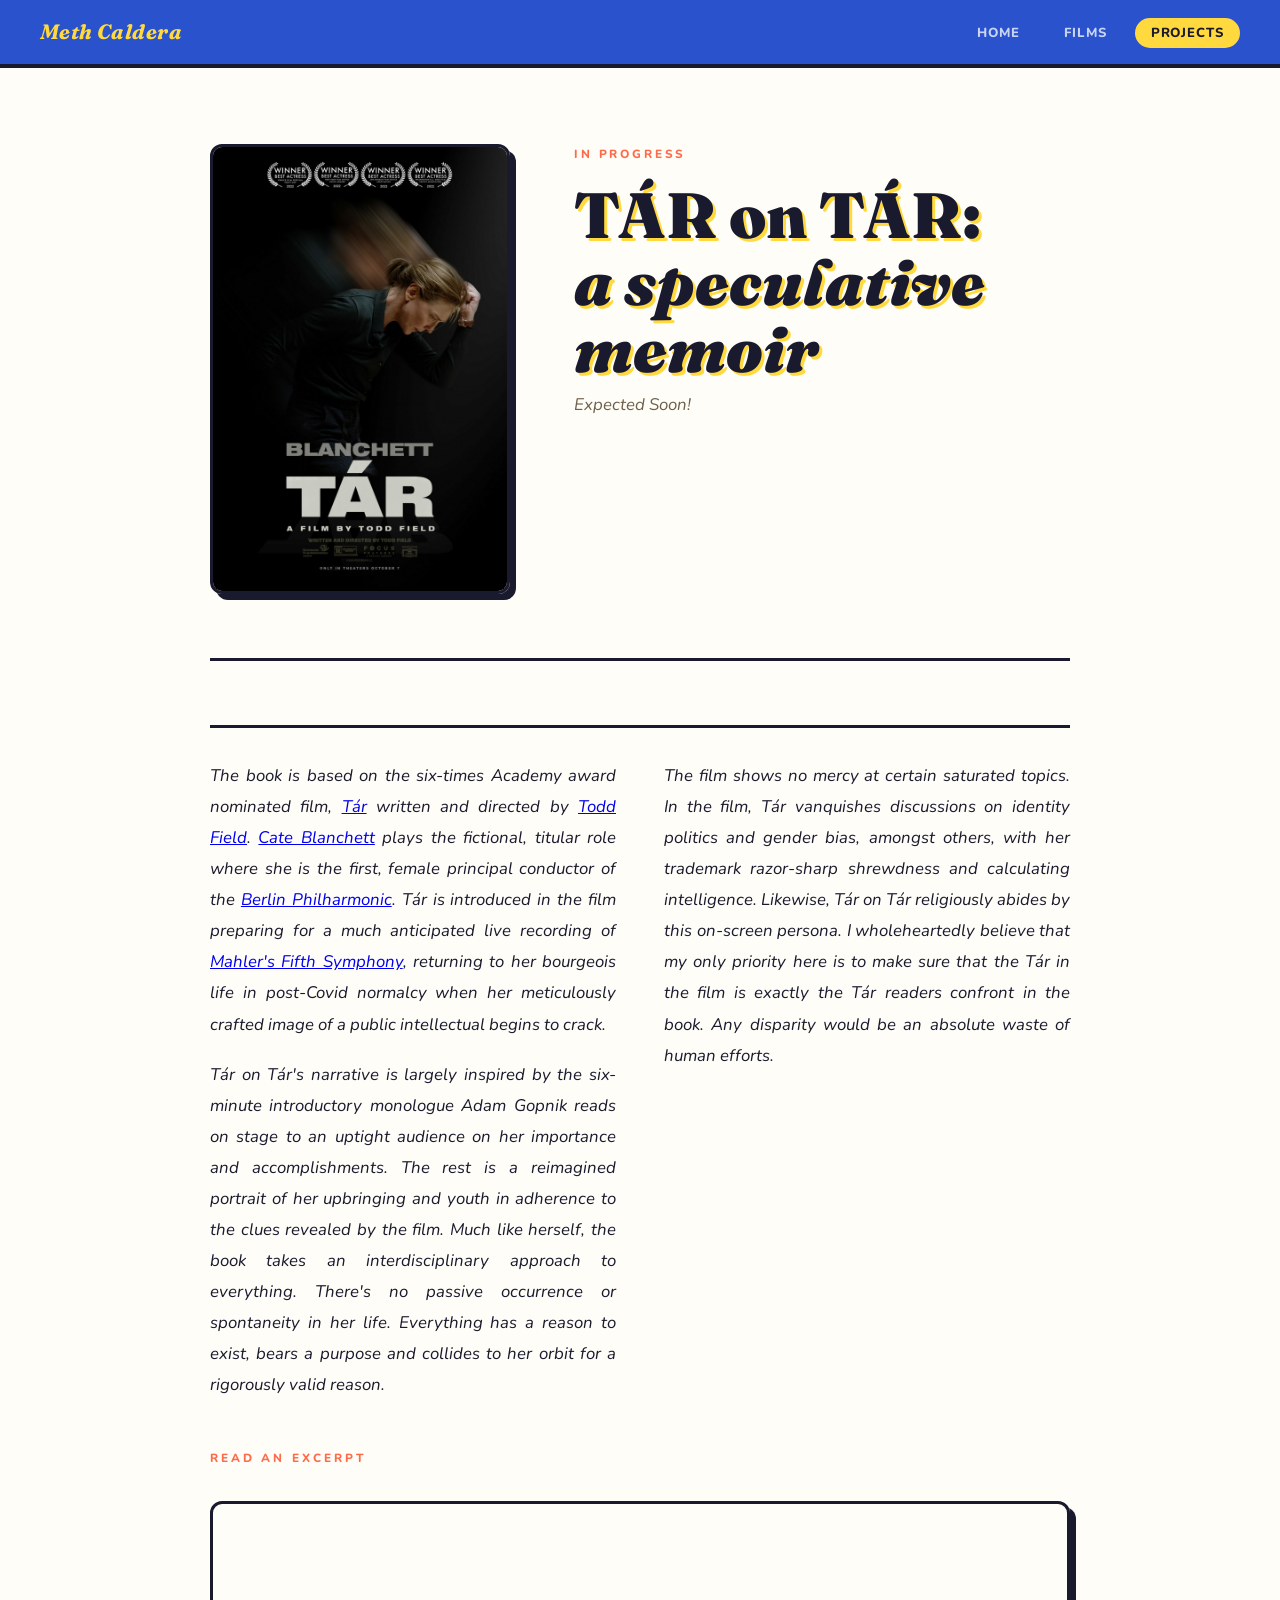
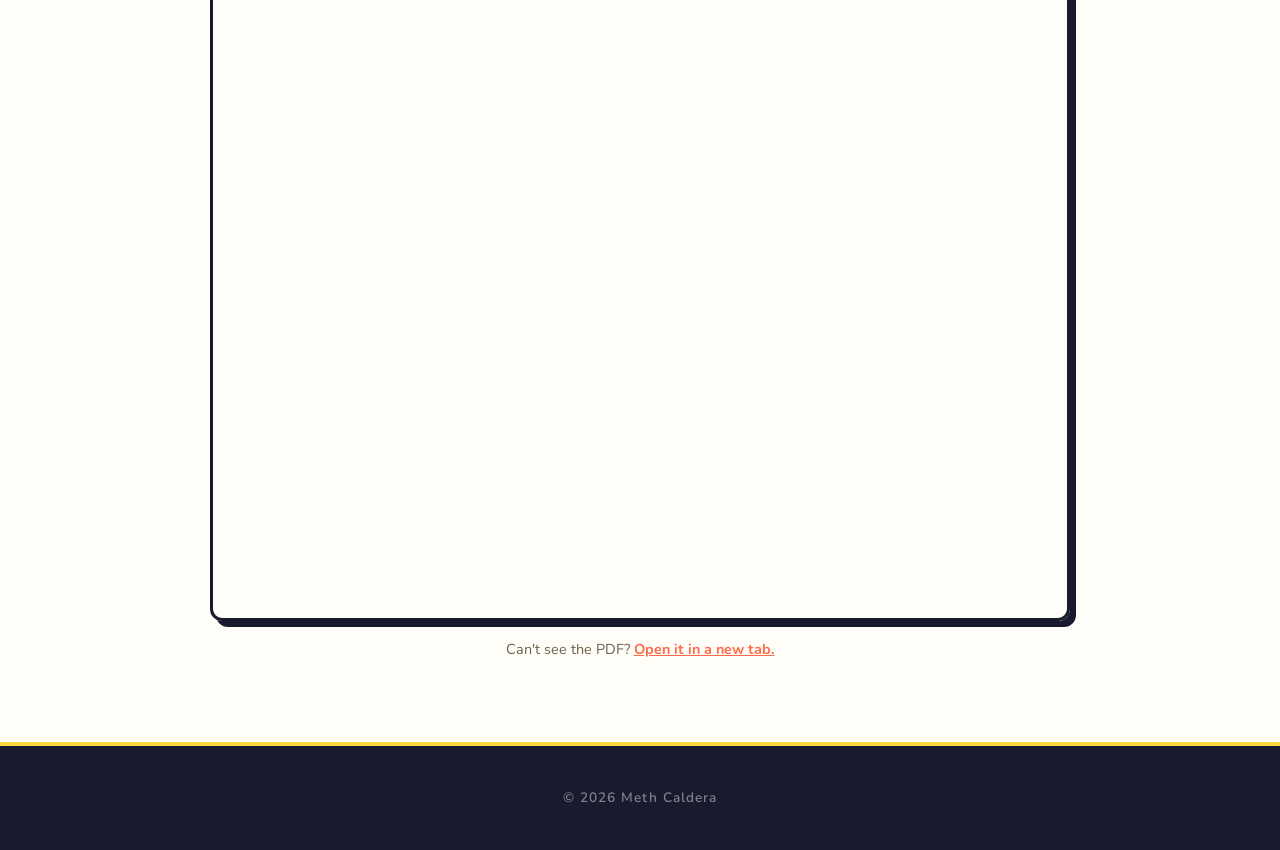
==== book.html @ 132a1ee7 "Initial commit Co-Authored-By: Claude Sonnet 4.6 <noreply@anthropic.com>" ====
<!DOCTYPE html>
<html lang="en">
<head>
  <meta charset="UTF-8" />
  <meta name="viewport" content="width=device-width, initial-scale=1.0" />
  <title> Projects - Meth Caldera</title>
  <link rel="stylesheet" href="style.css" />
</head>
<body>

<nav>
  <a class="nav-brand" href="index.html">Meth Caldera</a>
  <ul class="nav-links">
    <li><a href="index.html">Home</a></li>
    <li><a href="films.html">Films</a></li>
    <li><a href="book.html" class="active">Projects</a></li>
  </ul>
</nav>

<section>
  <div class="container">

    <!-- BOOK HERO: image + title only -->
    <div class="book-hero">
      <img src="Tar.jpg" alt="Tar on Tar cover" class="book-cover-img" />
      <div>
        <p class="section-label">In Progress</p>
        <h1 class="book-title">TÁR on TÁR:<br><em>a speculative memoir</em></h1>
        <p class="text-muted">Expected Soon!</p>
      </div>
    </div>

    <!-- DESCRIPTION: full width -->
    <div class="book-description">
      <p><i>
        The book is based on the six-times Academy award nominated film,
        <a href="https://en.wikipedia.org/wiki/T%C3%A1r" target="_blank">Tár</a>
        written and directed by
        <a href="https://en.wikipedia.org/wiki/Todd_Field" target="_blank">Todd Field</a>.
        <a href="https://en.wikipedia.org/wiki/Cate_Blanchett" target="_blank">Cate Blanchett</a>
        plays the fictional, titular role where she is the first, female principal conductor
        of the <a href="https://en.wikipedia.org/wiki/Berlin_Philharmonic" target="_blank">Berlin Philharmonic</a>.
        Tár is introduced in the film preparing for a much anticipated live recording of
        <a href="https://en.wikipedia.org/wiki/Symphony_No._5_(Mahler)" target="_blank">Mahler's Fifth Symphony</a>,
        returning to her bourgeois life in post-Covid normalcy when her meticulously crafted
        image of a public intellectual begins to crack.
      </i></p>
      <p><i>
        Tár on Tár's narrative is largely inspired by the six-minute introductory monologue
        Adam Gopnik reads on stage to an uptight audience on her importance and accomplishments.
        The rest is a reimagined portrait of her upbringing and youth in adherence to the clues
        revealed by the film. Much like herself, the book takes an interdisciplinary approach
        to everything. There's no passive occurrence or spontaneity in her life. Everything has
        a reason to exist, bears a purpose and collides to her orbit for a rigorously valid reason.
      </i></p>
      <p><i>
        The film shows no mercy at certain saturated topics. In the film, Tár vanquishes
        discussions on identity politics and gender bias, amongst others, with her trademark
        razor-sharp shrewdness and calculating intelligence. Likewise, Tár on Tár religiously
        abides by this on-screen persona. I wholeheartedly believe that my only priority here
        is to make sure that the Tár in the film is exactly the Tár readers confront in the book.
        Any disparity would be an absolute waste of human efforts.
      </i></p>
    </div>

    <!-- EXCERPT SECTION -->
    <p class="excerpt-label">Read an excerpt</p>

    <div class="pdf-reader-wrap">
      <iframe
        src="TaronTar.pdf"
        title="Tar on Tar — excerpt"
        class="pdf-reader">
      </iframe>
      <p class="pdf-fallback">
        Can't see the PDF? <a href="TaronTar.pdf" target="_blank">Open it in a new tab.</a>
      </p>
    </div>

  </div>
</section>

<footer>
  <p>&copy; 2026 Meth Caldera</p>
</footer>

</body>
</html>
---- style.css ----
@import url('https://fonts.googleapis.com/css2?family=Nunito:ital,wght@0,400;0,600;0,700;0,800;0,900;1,400;1,700&family=Fraunces:ital,wght@0,700;0,900;1,400;1,700&display=swap');

*, *::before, *::after { box-sizing: border-box; margin: 0; padding: 0; }

:root {
  --bg:      #FFFDF7;
  --bg-clay: #FFF3E0;
  --cobalt:  #2952CC;
  --coral:   #FF6B4A;
  --yellow:  #FFD93D;
  --mint:    #4ECDC4;
  --navy:    #1A1A2E;
  --text:    #1A1A2E;
  --muted:   #6E5F4A;
  --border:  #E5DDD0;
  --serif:   'Fraunces', Georgia, serif;
  --body:    'Nunito', sans-serif;
}

html { scroll-behavior: smooth; }

body {
  background: var(--bg);
  color: var(--text);
  font-family: var(--body);
  font-size: 1.05rem;
  line-height: 1.75;
}

/* ── NAV ── */
nav {
  position: sticky;
  top: 0;
  z-index: 100;
  background: var(--cobalt);
  display: flex;
  align-items: center;
  justify-content: space-between;
  padding: 0 2.5rem;
  height: 64px;
  box-shadow: 0 4px 0 var(--navy);
}

.nav-brand {
  font-family: var(--serif);
  font-size: 1.3rem;
  font-weight: 700;
  font-style: italic;
  color: var(--yellow);
  text-decoration: none;
  letter-spacing: .02em;
}

.nav-links {
  display: flex;
  gap: .75rem;
  list-style: none;
}

.nav-links a {
  font-family: var(--body);
  font-size: .82rem;
  font-weight: 800;
  letter-spacing: .07em;
  text-transform: uppercase;
  color: rgba(255,255,255,.75);
  text-decoration: none;
  padding: .38rem 1rem;
  border-radius: 50px;
  transition: background .18s, color .18s;
}

.nav-links a:hover,
.nav-links a.active {
  background: var(--yellow);
  color: var(--navy);
}

/* ── HERO ── */
.hero {
  position: relative;
  overflow: hidden;
  min-height: 88vh;
  display: flex;
  flex-direction: column;
  align-items: center;
  justify-content: center;
  text-align: center;
  padding: 5rem 2rem;
  background: var(--coral);
  border-bottom: 4px solid var(--navy);
}

.hero-canvas {
  position: absolute;
  inset: 0;
  width: 100%;
  height: 100%;
  pointer-events: none;
}

.hero-content {
  position: relative;
  z-index: 1;
  display: flex;
  flex-direction: column;
  align-items: center;
}

.hero-eyebrow {
  font-family: var(--body);
  font-size: .78rem;
  font-weight: 800;
  letter-spacing: .22em;
  text-transform: uppercase;
  color: var(--yellow);
  background: var(--navy);
  display: inline-block;
  padding: .3rem 1.1rem;
  border-radius: 50px;
  margin-bottom: 1.4rem;
}

.hero h1 {
  font-family: var(--serif);
  font-size: clamp(3.5rem, 9vw, 7.5rem);
  font-weight: 900;
  line-height: 1;
  color: #fff;
  margin-bottom: 1.4rem;
  text-shadow: 5px 5px 0 var(--navy);
}

.hero h1 em {
  font-style: italic;
  color: var(--yellow);
}

.hero-tagline {
  font-family: var(--body);
  font-size: clamp(.92rem, 2vw, 1.15rem);
  font-weight: 600;
  font-style: italic;
  color: rgba(255,255,255,.92);
  max-width: 520px;
  margin-bottom: 2.5rem;
}

.hero-divider {
  width: 52px;
  height: 4px;
  background: var(--yellow);
  border-radius: 2px;
  margin: 0 auto 2.5rem;
}

.typewriter::after {
  content: '|';
  display: inline-block;
  margin-left: 1px;
  animation: blink .75s step-end infinite;
  color: var(--yellow);
}

@keyframes blink {
  0%, 100% { opacity: 1; }
  50%       { opacity: 0; }
}

/* ── BUTTONS ── */
.btn {
  display: inline-block;
  font-family: var(--body);
  font-size: .88rem;
  font-weight: 800;
  letter-spacing: .1em;
  text-transform: uppercase;
  color: var(--navy);
  background: var(--yellow);
  border: 2.5px solid var(--navy);
  box-shadow: 4px 4px 0 var(--navy);
  padding: .72rem 2rem;
  border-radius: 50px;
  text-decoration: none;
  transition: box-shadow .12s, transform .12s;
}

.btn:hover {
  box-shadow: 2px 2px 0 var(--navy);
  transform: translate(2px, 2px);
}

/* ── LAYOUT ── */
section { padding: 5rem 2rem; }
.container      { max-width: 860px;  margin: 0 auto; }
.container-wide { max-width: 1100px; margin: 0 auto; }

.section-label {
  font-family: var(--body);
  font-size: .74rem;
  font-weight: 800;
  letter-spacing: .24em;
  text-transform: uppercase;
  color: var(--coral);
  margin-bottom: 1rem;
}

h2 {
  font-family: var(--serif);
  font-size: clamp(2rem, 4vw, 3.2rem);
  font-weight: 900;
  line-height: 1.1;
  margin-bottom: 1.5rem;
  color: var(--navy);
}

h3 {
  font-family: var(--serif);
  font-size: 1.5rem;
  font-weight: 700;
  margin-bottom: .6rem;
}

p { margin-bottom: 1.2rem; }
p:last-child { margin-bottom: 0; }
.text-muted { color: var(--muted); font-style: italic; }

hr.ornament {
  border: none;
  text-align: center;
  color: var(--coral);
  margin: 2.5rem auto;
}
hr.ornament::before { content: '— ✦ —'; letter-spacing: .3em; }

/* ── ABOUT ── */
.about-section { background: var(--bg-clay); }

.about-grid {
  display: grid;
  grid-template-columns: 1fr 1fr;
  gap: 4rem;
  align-items: start;
}

.about-image {
  width: 100%;
  aspect-ratio: 1/1;
  object-fit: cover;
  object-position: top;
  display: block;
  border-radius: 24px;
  border: 3px solid var(--navy);
  box-shadow: 6px 6px 0 var(--navy);
}

/* ── FEATURED FILM ── */
.featured-film {
  background: var(--navy);
  color: #fff;
  border-bottom: 4px solid var(--navy);
}

.featured-film .section-label { color: var(--yellow); }
.featured-film h2 { color: #fff; }
.featured-film p  { color: rgba(255,255,255,.82); }

.video-wrap {
  position: relative;
  padding-bottom: 56.25%;
  height: 0;
  overflow: hidden;
  background: #000;
  margin-bottom: 1.5rem;
  border-radius: 16px;
  border: 3px solid rgba(255,255,255,.12);
}

.video-wrap iframe {
  position: absolute;
  top: 0; left: 0;
  width: 100%; height: 100%;
  border: 0;
  border-radius: 13px;
}

.film-meta {
  font-family: var(--body);
  font-size: .78rem;
  font-weight: 800;
  letter-spacing: .13em;
  text-transform: uppercase;
  color: var(--yellow);
  opacity: .8;
  margin-bottom: 1rem;
}

/* ── YOUTUBE BANNER ── */
.yt-banner-section {
  padding: 0 2rem 4rem;
  background: var(--navy);
}

.yt-banner {
  display: flex;
  align-items: center;
  gap: 1.6rem;
  padding: 1.6rem 2rem;
  background: var(--cobalt);
  border: 3px solid var(--yellow);
  box-shadow: 5px 5px 0 var(--yellow);
  border-radius: 16px;
  text-decoration: none;
  transition: box-shadow .13s, transform .13s;
}

.yt-banner:hover {
  box-shadow: 2px 2px 0 var(--yellow);
  transform: translate(3px, 3px);
}

.yt-banner-icon { flex-shrink: 0; width: 46px; height: 46px; color: #ff0000; }
.yt-banner-icon svg { width: 100%; height: 100%; }
.yt-banner-text { flex: 1; }

.yt-banner-label {
  font-family: var(--body);
  font-size: .7rem;
  font-weight: 800;
  letter-spacing: .2em;
  text-transform: uppercase;
  color: rgba(255,217,61,.65);
  margin-bottom: .2rem;
}

.yt-banner-name {
  font-family: var(--serif);
  font-size: 1.3rem;
  font-weight: 700;
  font-style: italic;
  color: #fff;
  margin: 0;
}

.yt-banner-arrow {
  font-size: 1.6rem;
  color: var(--yellow);
  font-weight: 900;
  transition: transform .2s;
}

.yt-banner:hover .yt-banner-arrow { transform: translateX(6px); }

/* ── SHORT CLIPS ── */
.clips-section { background: var(--bg-clay); }

.clips-grid {
  display: grid;
  grid-template-columns: repeat(auto-fill, minmax(280px, 1fr));
  gap: 2rem;
}

.clip-card {
  background: #fff;
  border: 2.5px solid var(--navy);
  box-shadow: 4px 4px 0 var(--navy);
  border-radius: 16px;
  overflow: hidden;
  transition: box-shadow .13s, transform .13s;
}

.clip-card:hover {
  box-shadow: 2px 2px 0 var(--navy);
  transform: translate(2px, 2px);
}

.clip-card .video-wrap {
  margin-bottom: 0;
  border-radius: 0;
  border: none;
  border-bottom: 2px solid var(--navy);
}

.clip-card .video-wrap iframe { border-radius: 0; }

.clip-title {
  font-family: var(--serif);
  font-size: 1.05rem;
  font-weight: 700;
  margin: .9rem 1rem .2rem;
  color: var(--navy);
}

.clip-note {
  font-size: .82rem;
  color: var(--muted);
  font-weight: 600;
  margin: 0 1rem 1rem;
}

/* ── BOOK ── */
.book-hero {
  display: grid;
  grid-template-columns: 300px 1fr;
  gap: 4rem;
  align-items: start;
  padding-bottom: 4rem;
  border-bottom: 3px solid var(--navy);
  margin-bottom: 4rem;
}

.book-cover {
  aspect-ratio: 2/3;
  background: var(--navy);
  display: flex;
  align-items: center;
  justify-content: center;
  color: #b8a98a;
  font-family: var(--serif);
  font-style: italic;
  font-size: .85rem;
  text-align: center;
  padding: 1rem;
  border-radius: 12px;
  border: 3px solid var(--navy);
}

.book-cover-img {
  width: 300px;
  aspect-ratio: 2/3;
  object-fit: cover;
  border-radius: 12px;
  border: 3px solid var(--navy);
  box-shadow: 6px 6px 0 var(--navy);
  flex-shrink: 0;
}

.book-title {
  font-family: var(--serif);
  font-size: clamp(2.2rem, 5vw, 4rem);
  font-weight: 900;
  line-height: 1.05;
  margin-bottom: .5rem;
  color: var(--navy);
  text-shadow: 3px 3px 0 var(--yellow);
}

.book-subtitle {
  font-family: var(--serif);
  font-size: 1.2rem;
  font-style: italic;
  color: var(--muted);
  margin-bottom: 2rem;
}

.book-description {
  margin: 2.5rem 0 3rem;
  padding-top: 2rem;
  border-top: 3px solid var(--navy);
  columns: 2;
  column-gap: 3rem;
  font-size: 1.05rem;
  line-height: 1.85;
  text-align: justify;
  hyphens: auto;
}

.book-description p { margin-bottom: 1.2rem; break-inside: avoid; }

/* ── EXCERPT ── */
.excerpt-label {
  font-family: var(--body);
  font-size: .74rem;
  font-weight: 800;
  letter-spacing: .26em;
  text-transform: uppercase;
  color: var(--coral);
  margin-bottom: 2rem;
}

.excerpt-reader { max-width: 620px; margin: 0 auto; }

.excerpt-reader p {
  font-size: 1.1rem;
  line-height: 1.9;
  text-align: justify;
  hyphens: auto;
}

.excerpt-reader .chapter-head {
  font-family: var(--serif);
  font-size: 1.5rem;
  font-weight: 700;
  font-style: italic;
  text-align: center;
  margin-bottom: 2rem;
  color: var(--coral);
}

.excerpt-reader .page-break {
  text-align: center;
  color: var(--border);
  margin: 2.5rem 0;
  font-size: .8rem;
  letter-spacing: .3em;
}
.excerpt-reader .page-break::before { content: '· · ·'; }

/* ── PDF READER ── */
.pdf-reader-wrap { margin: 0 auto; max-width: 860px; }

.pdf-reader {
  display: block;
  width: 100%;
  height: 80vh;
  min-height: 520px;
  border: 3px solid var(--navy);
  border-radius: 12px;
  box-shadow: 6px 6px 0 var(--navy);
}

.pdf-fallback {
  text-align: center;
  margin-top: 1rem;
  font-size: .9rem;
  color: var(--muted);
}
.pdf-fallback a { color: var(--coral); font-weight: 700; }

/* ── FOOTER ── */
footer {
  background: var(--navy);
  color: rgba(255,255,255,.45);
  text-align: center;
  padding: 2.5rem;
  font-family: var(--body);
  font-size: .85rem;
  font-weight: 600;
  letter-spacing: .08em;
  border-top: 4px solid var(--yellow);
}

footer a { color: var(--yellow); text-decoration: none; }
footer a:hover { text-decoration: underline; }

/* ── RESPONSIVE ── */
@media (max-width: 700px) {
  nav { padding: 0 1.2rem; }
  .nav-links { gap: .4rem; }
  .nav-links a { padding: .3rem .65rem; font-size: .72rem; }
  .about-grid { grid-template-columns: 1fr; }
  .book-hero { grid-template-columns: 1fr; }
  .book-cover-img { max-width: 200px; }
  .book-description { columns: 1; }
}
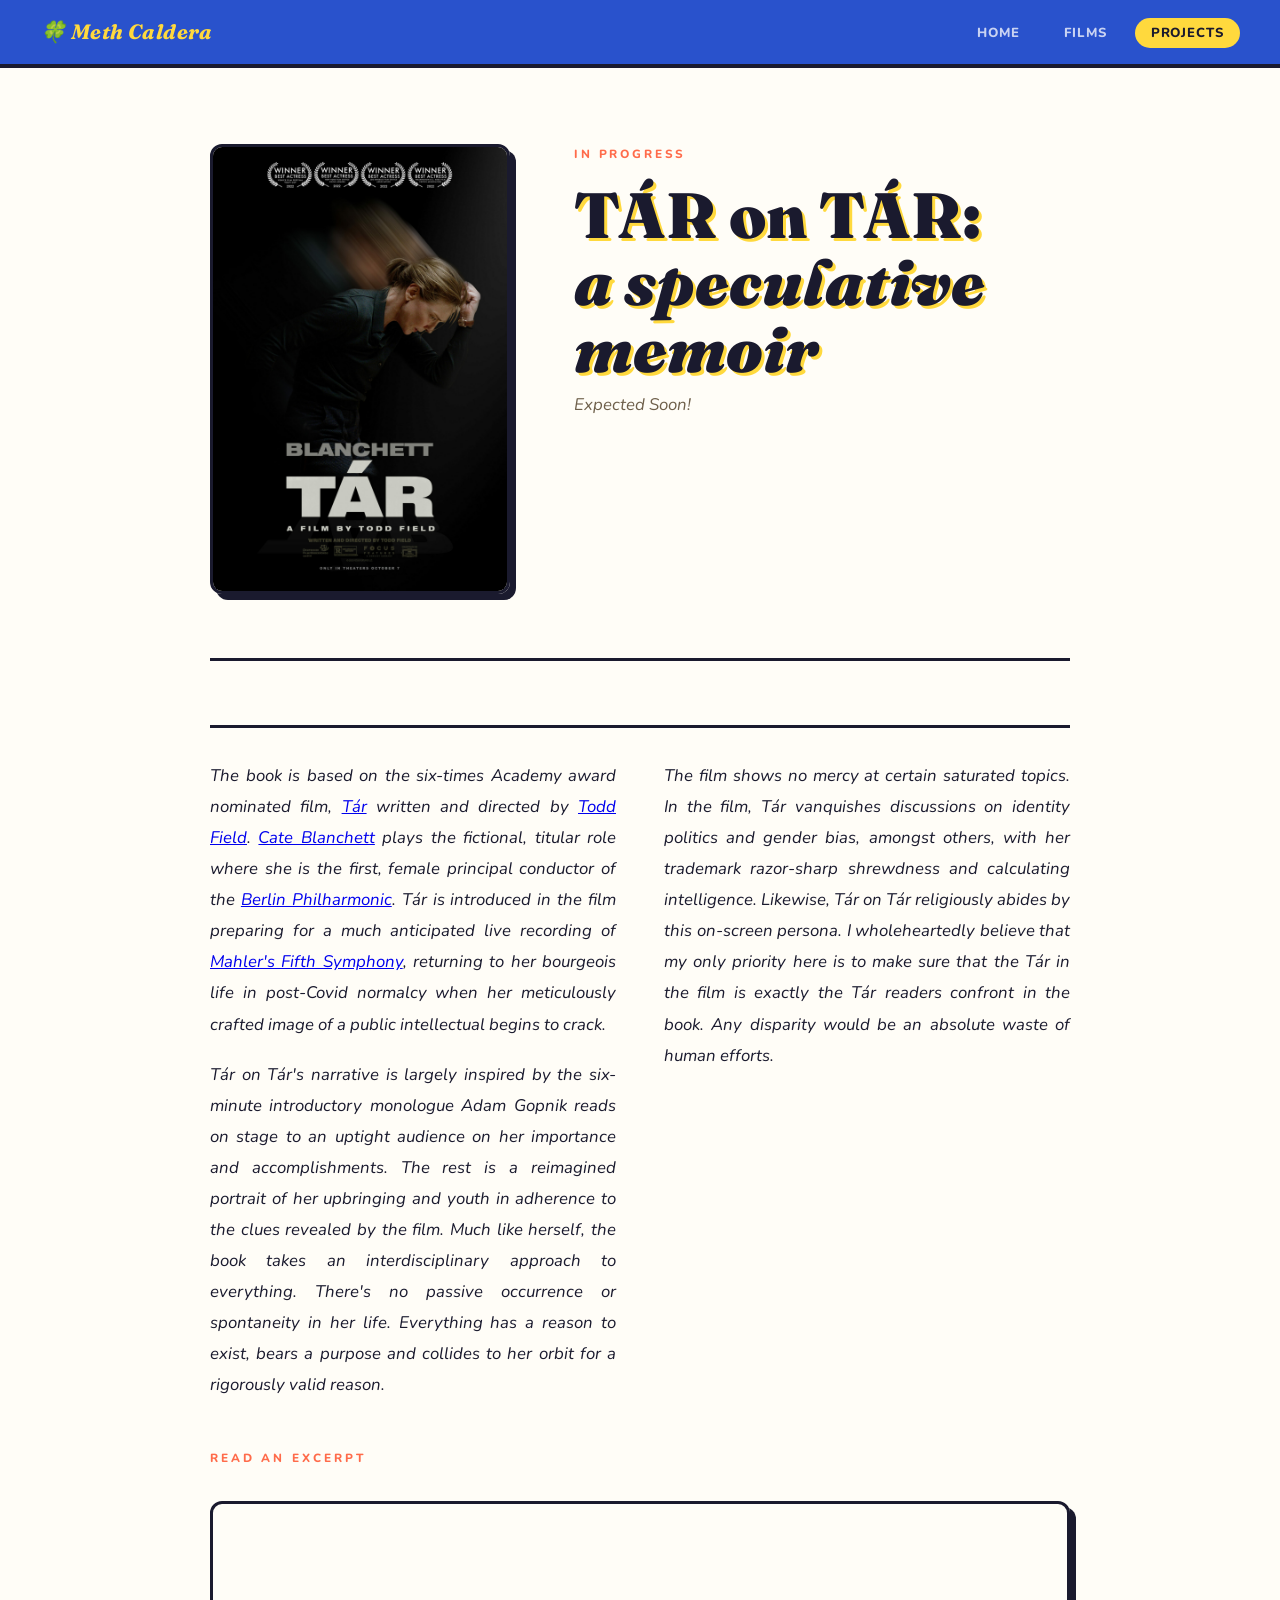
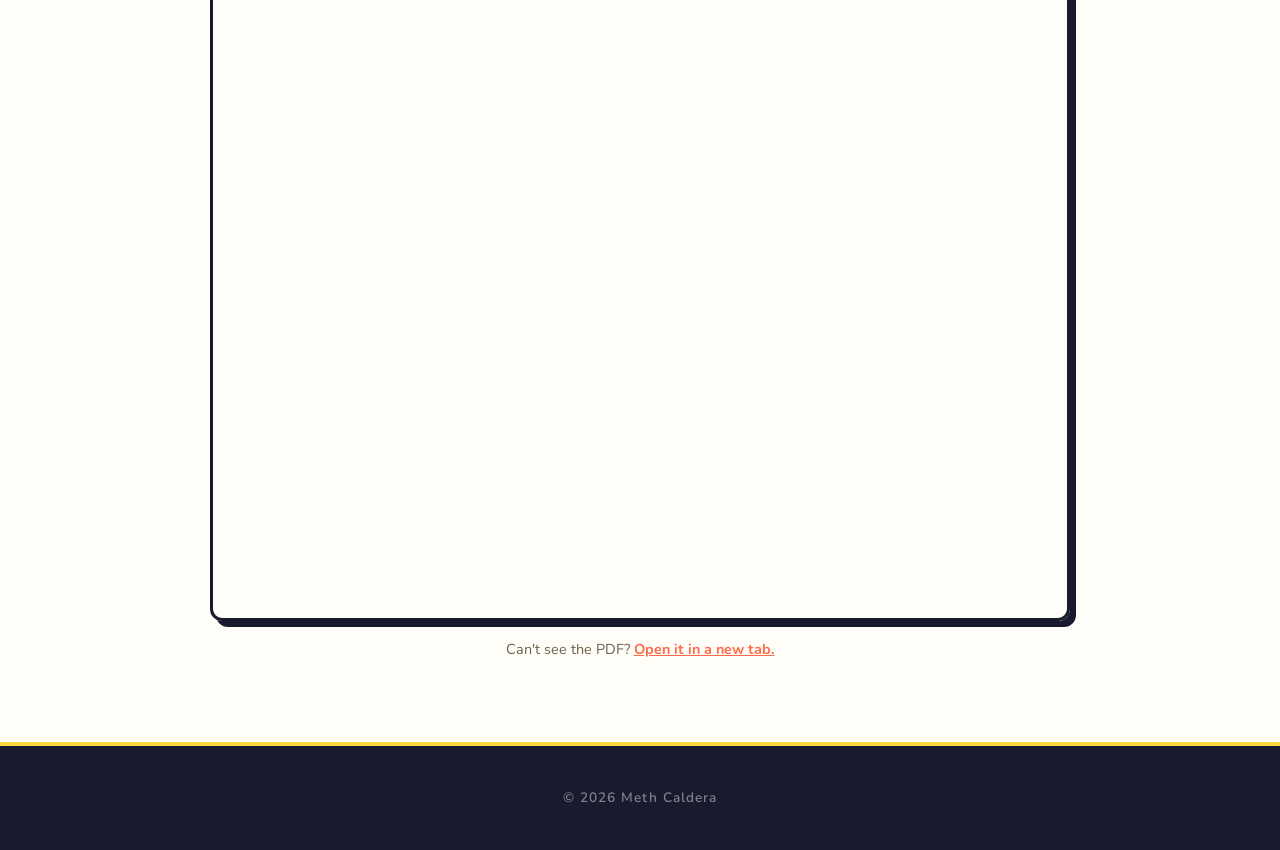
==== commit 884176a4: "add four-leaf clover emoji to site name Co-Authored-By: Claude Sonnet 4.6 <noreply@anthropic.com>" ====
--- a/book.html
+++ b/book.html
@@ -3,13 +3,13 @@
 <head>
   <meta charset="UTF-8" />
   <meta name="viewport" content="width=device-width, initial-scale=1.0" />
-  <title> Projects - Meth Caldera</title>
+  <title>Projects — 🍀 Meth Caldera</title>
   <link rel="stylesheet" href="style.css" />
 </head>
 <body>
 
 <nav>
-  <a class="nav-brand" href="index.html">Meth Caldera</a>
+  <a class="nav-brand" href="index.html">🍀 Meth Caldera</a>
   <ul class="nav-links">
     <li><a href="index.html">Home</a></li>
     <li><a href="films.html">Films</a></li>
